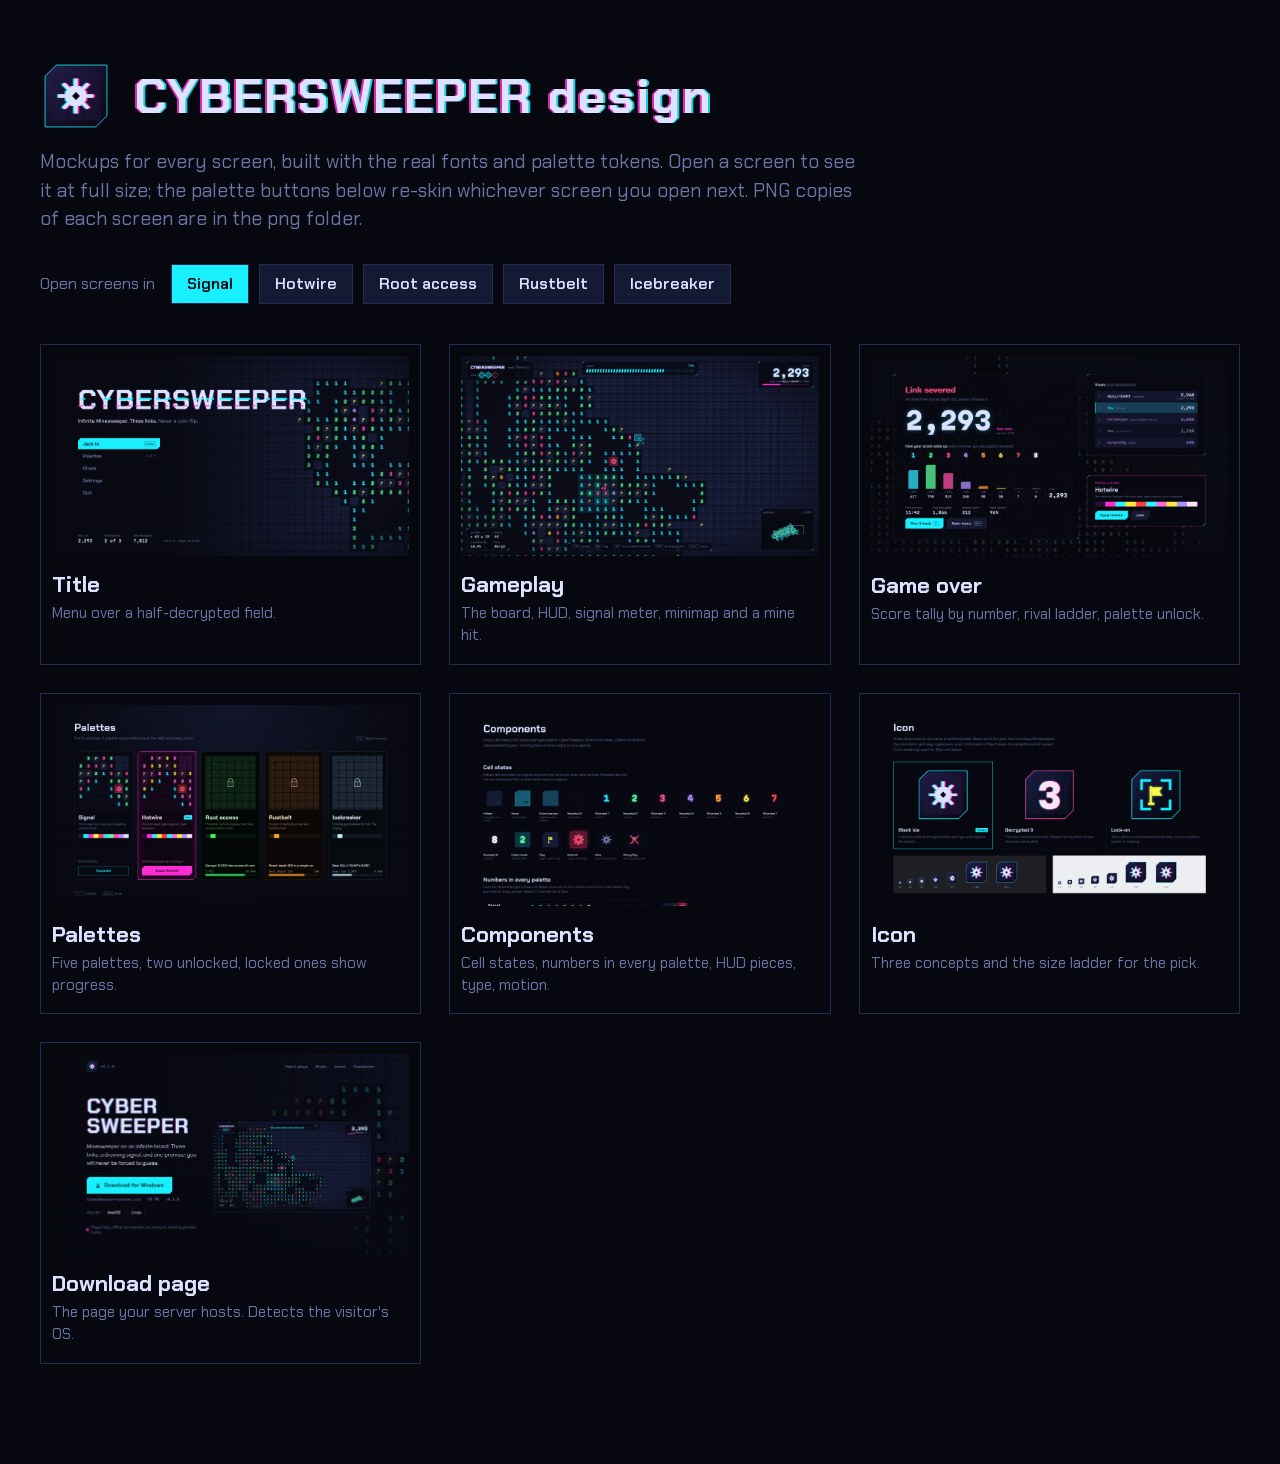
==== design/index.html @ 06414884 "Milestone 1: core logic, solver, no-50/50 generator, tests Headless game core for CyberSweeper in Go" ====
<!doctype html>
<html lang="en">
<head>
<meta charset="utf-8">
<meta name="viewport" content="width=device-width, initial-scale=1">
<title>CyberSweeper design</title>
<link rel="icon" href="icon/png/icon-32.png">
<link rel="stylesheet" href="shared/cs.css">
<style>
  .wrap { max-width: 1280px; margin: 0 auto; padding: 60px 40px 100px; }
  .head { display: flex; gap: 22px; align-items: center; }
  .head img { width: 72px; height: 72px; }
  h1 { font-size: 48px; }
  .intro { margin-top: 16px; font-size: 19px; line-height: 1.5; color: var(--ink-dim); max-width: 68ch; }
  .pal { margin-top: 30px; display: flex; flex-wrap: wrap; gap: 10px; align-items: center; }
  .pal span { font-size: 16px; color: var(--ink-dim); margin-right: 6px; }
  .pal button { font: 600 16px var(--f-ui); color: var(--ink); background: var(--tile); border: 0; height: 40px; padding: 0 16px; cursor: pointer; box-shadow: inset 0 0 0 1px var(--tile-edge); }
  .pal button[aria-pressed="true"] { color: var(--void); background: var(--accent); }
  .pal button:focus-visible { outline: 2px solid var(--ink); outline-offset: 3px; }
  .grid { margin-top: 40px; display: grid; grid-template-columns: repeat(auto-fill, minmax(360px, 1fr)); gap: 28px; }
  .card { display: block; text-decoration: none; color: var(--ink); box-shadow: inset 0 0 0 1px var(--tile-edge); padding: 12px 12px 18px; }
  .card:hover, .card:focus-visible { box-shadow: inset 0 0 0 2px var(--accent); outline: none; }
  .card img { display: block; width: 100%; aspect-ratio: 16 / 9; object-fit: cover; object-position: top; background: var(--void); }
  .card h2 { margin-top: 14px; font-size: 22px; }
  .card p { margin-top: 4px; font-size: 15px; color: var(--ink-dim); line-height: 1.45; }
  @media (max-width: 600px) { .wrap { padding: 32px 16px 60px; } h1 { font-size: 34px; } .grid { grid-template-columns: 1fr; } }
</style>
</head>
<body>
<div class="wrap">
  <div class="head"><img src="icon/icon.svg" alt=""><h1 class="wordmark">CYBERSWEEPER design</h1></div>
  <p class="intro">Mockups for every screen, built with the real fonts and palette tokens. Open a screen to see it at full size; the palette buttons below re-skin whichever screen you open next. PNG copies of each screen are in the png folder.</p>
  <div class="pal" id="pal"><span>Open screens in</span></div>
  <div class="grid" id="grid"></div>
</div>
<script>
  const screens = [
    ["title", "Title", "Menu over a half-decrypted field.", "title-signal.png"],
    ["gameplay", "Gameplay", "The board, HUD, signal meter, minimap and a mine hit.", "gameplay-signal.png"],
    ["game-over", "Game over", "Score tally by number, rival ladder, palette unlock.", "game-over-signal.png"],
    ["palettes", "Palettes", "Five palettes, two unlocked, locked ones show progress.", "palettes.png"],
    ["components", "Components", "Cell states, numbers in every palette, HUD pieces, type, motion.", "components.png"],
    ["icon", "Icon", "Three concepts and the size ladder for the pick.", "icon.png"],
    ["download-page", "Download page", "The page your server hosts. Detects the visitor's OS.", "download-page.png"],
  ];
  const pals = [["signal", "Signal"], ["hotwire", "Hotwire"], ["root-access", "Root access"], ["rustbelt", "Rustbelt"], ["icebreaker", "Icebreaker"]];
  let cur = "signal";
  try { cur = localStorage.getItem("cs-pal") || "signal"; } catch (e) {}
  const pal = document.getElementById("pal"), grid = document.getElementById("grid");
  function draw() {
    document.documentElement.setAttribute("data-palette", cur);
    pal.querySelectorAll("button").forEach((b) => b.setAttribute("aria-pressed", b.dataset.id === cur));
    grid.innerHTML = screens.map(([f, n, d, png]) => {
      const img = f === "gameplay" ? `gameplay-${cur}.png` : png;
      return `<a class="card" href="mockups/${f}.html?palette=${cur}"><img src="png/${img}" alt="${n} mockup"><h2>${n}</h2><p>${d}</p></a>`;
    }).join("");
  }
  pal.insertAdjacentHTML("beforeend", pals.map(([id, n]) => `<button data-id="${id}">${n}</button>`).join(""));
  pal.addEventListener("click", (e) => { const b = e.target.closest("button"); if (!b) return; cur = b.dataset.id; try { localStorage.setItem("cs-pal", cur); } catch (e) {} draw(); });
  draw();
</script>
</body>
</html>
---- design/shared/cs.css ----
/* CyberSweeper mockup styles. Palette colors come from ../tokens/palettes.css */
@import url("../tokens/palettes.css");

@font-face { font-family: "Chakra Petch"; font-weight: 400; src: url("../fonts/ChakraPetch-400.woff2") format("woff2"); }
@font-face { font-family: "Chakra Petch"; font-weight: 500; src: url("../fonts/ChakraPetch-500.woff2") format("woff2"); }
@font-face { font-family: "Chakra Petch"; font-weight: 600; src: url("../fonts/ChakraPetch-600.woff2") format("woff2"); }
@font-face { font-family: "Chakra Petch"; font-weight: 700; src: url("../fonts/ChakraPetch-700.woff2") format("woff2"); }
@font-face { font-family: "Martian Mono"; font-weight: 300; src: url("../fonts/MartianMono-300.woff2") format("woff2"); }
@font-face { font-family: "Martian Mono"; font-weight: 400; src: url("../fonts/MartianMono-400.woff2") format("woff2"); }
@font-face { font-family: "Martian Mono"; font-weight: 600; src: url("../fonts/MartianMono-600.woff2") format("woff2"); }
@font-face { font-family: "Martian Mono"; font-weight: 800; src: url("../fonts/MartianMono-800.woff2") format("woff2"); }

:root {
  --f-ui: "Chakra Petch", system-ui, sans-serif;
  --f-data: "Martian Mono", ui-monospace, monospace;
  --cell: 40px;
  --gap: 3px;
  --cut: 10px;
}

* { box-sizing: border-box; margin: 0; padding: 0; }
html, body { background: var(--void); color: var(--ink); font-family: var(--f-ui); }
body { -webkit-font-smoothing: antialiased; }

/* ---------- screen frame (fixed 1920x1080 artboard) ---------- */
.screen {
  position: relative; width: 1920px; height: 1080px; overflow: hidden;
  background: var(--void);
}
.fx-scanlines::after {
  content: ""; position: absolute; inset: 0; pointer-events: none; z-index: 50;
  background: repeating-linear-gradient(to bottom, color-mix(in srgb, var(--ink) 3.5%, transparent) 0 1px, transparent 1px 3px);
}
.fx-vignette::before {
  content: ""; position: absolute; inset: 0; pointer-events: none; z-index: 5;
  background: radial-gradient(ellipse 75% 75% at 50% 50%, transparent 55%, color-mix(in srgb, var(--void) 85%, transparent) 100%);
}

/* ---------- board ---------- */
.board-viewport { position: absolute; inset: 0; overflow: hidden; }
.board {
  position: absolute; display: grid; gap: var(--gap);
  grid-auto-rows: var(--cell); grid-auto-columns: var(--cell);
}
.c {
  position: relative; width: var(--cell); height: var(--cell);
  display: grid; place-items: center;
  font-family: var(--f-data); font-weight: 800; font-size: calc(var(--cell) * .52); line-height: 1;
}
/* hidden = encrypted chip */
.c.h {
  background: var(--tile);
  clip-path: polygon(16% 0, 100% 0, 100% 100%, 0 100%, 0 16%);
  box-shadow: inset 1px 1px 0 var(--tile-edge);
}
.c.h::before {
  content: attr(data-b); position: absolute; right: 12%; bottom: 10%;
  font-family: var(--f-data); font-weight: 400; font-size: calc(var(--cell) * .22); letter-spacing: .02em;
  color: var(--cipher); opacity: var(--co, 1);
}
.c.h.hover { background: color-mix(in srgb, var(--tile) 70%, var(--accent) 30%); box-shadow: inset 0 0 0 1px var(--accent); }
.c.h.hover::before { color: var(--void); }
.c.h.chord { background: color-mix(in srgb, var(--tile) 82%, var(--accent) 18%); }
/* revealed = decrypted floor */
.c.r { background: var(--floor); box-shadow: 0 0 0 2px var(--floor), inset 0 0 0 1px color-mix(in srgb, var(--grid) 70%, transparent); }
.c.r[data-n] { color: var(--nc); text-shadow: 0 0 6px color-mix(in srgb, var(--nc) 70%, transparent), 0 0 18px color-mix(in srgb, var(--nc) 35%, transparent); }
.c[data-n="1"] { --nc: var(--n1); } .c[data-n="2"] { --nc: var(--n2); }
.c[data-n="3"] { --nc: var(--n3); } .c[data-n="4"] { --nc: var(--n4); }
.c[data-n="5"] { --nc: var(--n5); } .c[data-n="6"] { --nc: var(--n6); }
.c[data-n="7"] { --nc: var(--n7); } .c[data-n="8"] { --nc: var(--n8); }
.c.r.fresh { background: color-mix(in srgb, var(--floor) 80%, var(--accent) 20%); }
.c.r.fresh2 { background: color-mix(in srgb, var(--floor) 90%, var(--accent) 10%); }
/* flag = marker */
.c.f svg { width: 50%; height: 50%; color: color-mix(in srgb, var(--warn) 82%, var(--tile)); }
.c.f::before { display: none; }
/* mine states */
.c.m svg { width: 70%; height: 70%; }
.c.m.hit {
  background: color-mix(in srgb, var(--danger) 30%, var(--floor)); box-shadow: 0 0 0 1px var(--danger), 0 0 22px color-mix(in srgb, var(--danger) 60%, transparent);
  color: var(--danger);
}
.c.m.hit svg { filter: drop-shadow(-2px 0 0 var(--accent2)) drop-shadow(2px 0 0 var(--accent)) drop-shadow(0 0 6px var(--danger)); }
.c.m.shown { background: var(--floor); color: var(--ink-dim); box-shadow: 0 0 0 2px var(--floor), inset 0 0 0 1px var(--grid); }
.c.f.wrong { background: var(--floor); clip-path: none; box-shadow: 0 0 0 2px var(--floor), inset 0 0 0 1px var(--grid); }
.c.f.wrong svg { color: var(--ink-dim); filter: none; }
.c.f.wrong::after { content: ""; position: absolute; inset: 22%; background: linear-gradient(45deg, transparent 46%, var(--danger) 46% 54%, transparent 54%), linear-gradient(-45deg, transparent 46%, var(--danger) 46% 54%, transparent 54%); }
.c.safe-forced { box-shadow: inset 0 0 0 1px var(--accent2); }

/* score popup */
.pop {
  position: absolute; z-index: 8; font-family: var(--f-data); font-weight: 800; font-size: 20px;
  color: var(--pc); text-shadow: 0 0 10px color-mix(in srgb, var(--pc) 70%, transparent);
  pointer-events: none; padding: 2px 7px 3px;
  background: color-mix(in srgb, var(--void) 88%, transparent); box-shadow: inset 0 0 0 1px color-mix(in srgb, var(--pc) 60%, transparent);
  clip-path: polygon(6px 0, 100% 0, 100% 100%, 0 100%, 0 6px);
}

/* ---------- HUD ---------- */
.panel {
  position: absolute; z-index: 20;
  background: color-mix(in srgb, var(--void) 78%, transparent);
  backdrop-filter: blur(6px);
  border: 1px solid color-mix(in srgb, var(--tile-edge) 100%, transparent);
  clip-path: polygon(var(--cut) 0, 100% 0, 100% calc(100% - var(--cut)), calc(100% - var(--cut)) 100%, 0 100%, 0 var(--cut));
}
/* chamfered border trick: corner ticks in accent */
.panel::before, .panel::after {
  content: ""; position: absolute; width: var(--cut); height: var(--cut);
  background: linear-gradient(to bottom right, transparent calc(50% - 1px), var(--accent) calc(50% - 1px) calc(50% + 1px), transparent calc(50% + 1px));
}
.panel::before { top: 0; left: 0; }
.panel::after { right: 0; bottom: 0; }

.lbl { font-family: var(--f-ui); font-weight: 500; font-size: 14px; color: var(--ink-dim); letter-spacing: .02em; }
.num { font-family: var(--f-data); font-variant-numeric: tabular-nums; }

.wordmark {
  font-family: var(--f-ui); font-weight: 700; letter-spacing: .04em; color: var(--ink);
  text-shadow: -2px 0 0 color-mix(in srgb, var(--accent2) 85%, transparent), 2px 0 0 color-mix(in srgb, var(--accent) 85%, transparent);
}

/* links (lives) */
.links { display: flex; gap: 10px; align-items: center; }
.link { width: 26px; height: 26px; transform: rotate(45deg); border: 2px solid var(--accent); background: color-mix(in srgb, var(--accent) 35%, transparent); box-shadow: 0 0 10px color-mix(in srgb, var(--accent) 60%, transparent); }
.link.lost { border-color: var(--danger); background: none; box-shadow: none; opacity: .8; position: relative; }
.link.lost::after { content: ""; position: absolute; left: 50%; top: -6px; bottom: -6px; width: 2px; background: var(--danger); transform: rotate(-45deg) translateX(-50%); }

/* signal meter */
.meter { display: flex; gap: 3px; height: 18px; }
.meter i { flex: 1; background: color-mix(in srgb, var(--accent) 14%, transparent); clip-path: polygon(30% 0, 100% 0, 70% 100%, 0 100%); }
.meter i.on { background: var(--mc, var(--accent)); box-shadow: 0 0 8px var(--mc, var(--accent)); }
.meter.low { --mc: var(--warn); } .meter.crit { --mc: var(--danger); }

/* buttons */
.btn {
  display: inline-flex; align-items: center; gap: 14px; height: 56px; padding: 0 28px;
  font-family: var(--f-ui); font-weight: 600; font-size: 20px; letter-spacing: .02em; text-decoration: none;
  color: var(--void); background: var(--accent);
  clip-path: polygon(var(--cut) 0, 100% 0, 100% calc(100% - var(--cut)), calc(100% - var(--cut)) 100%, 0 100%, 0 var(--cut));
  box-shadow: 0 0 24px color-mix(in srgb, var(--accent) 45%, transparent);
}
.btn.ghost { color: var(--ink); background: color-mix(in srgb, var(--tile) 90%, transparent); box-shadow: inset 0 0 0 1px var(--tile-edge); }
.kbd { font-family: var(--f-data); font-weight: 600; font-size: 12px; padding: 3px 7px; border: 1px solid currentColor; border-radius: 3px; opacity: .75; }

/* minimap */
.minimap canvas { display: block; }

/* glyph sprite holder */
.sprite { position: absolute; width: 0; height: 0; overflow: hidden; }
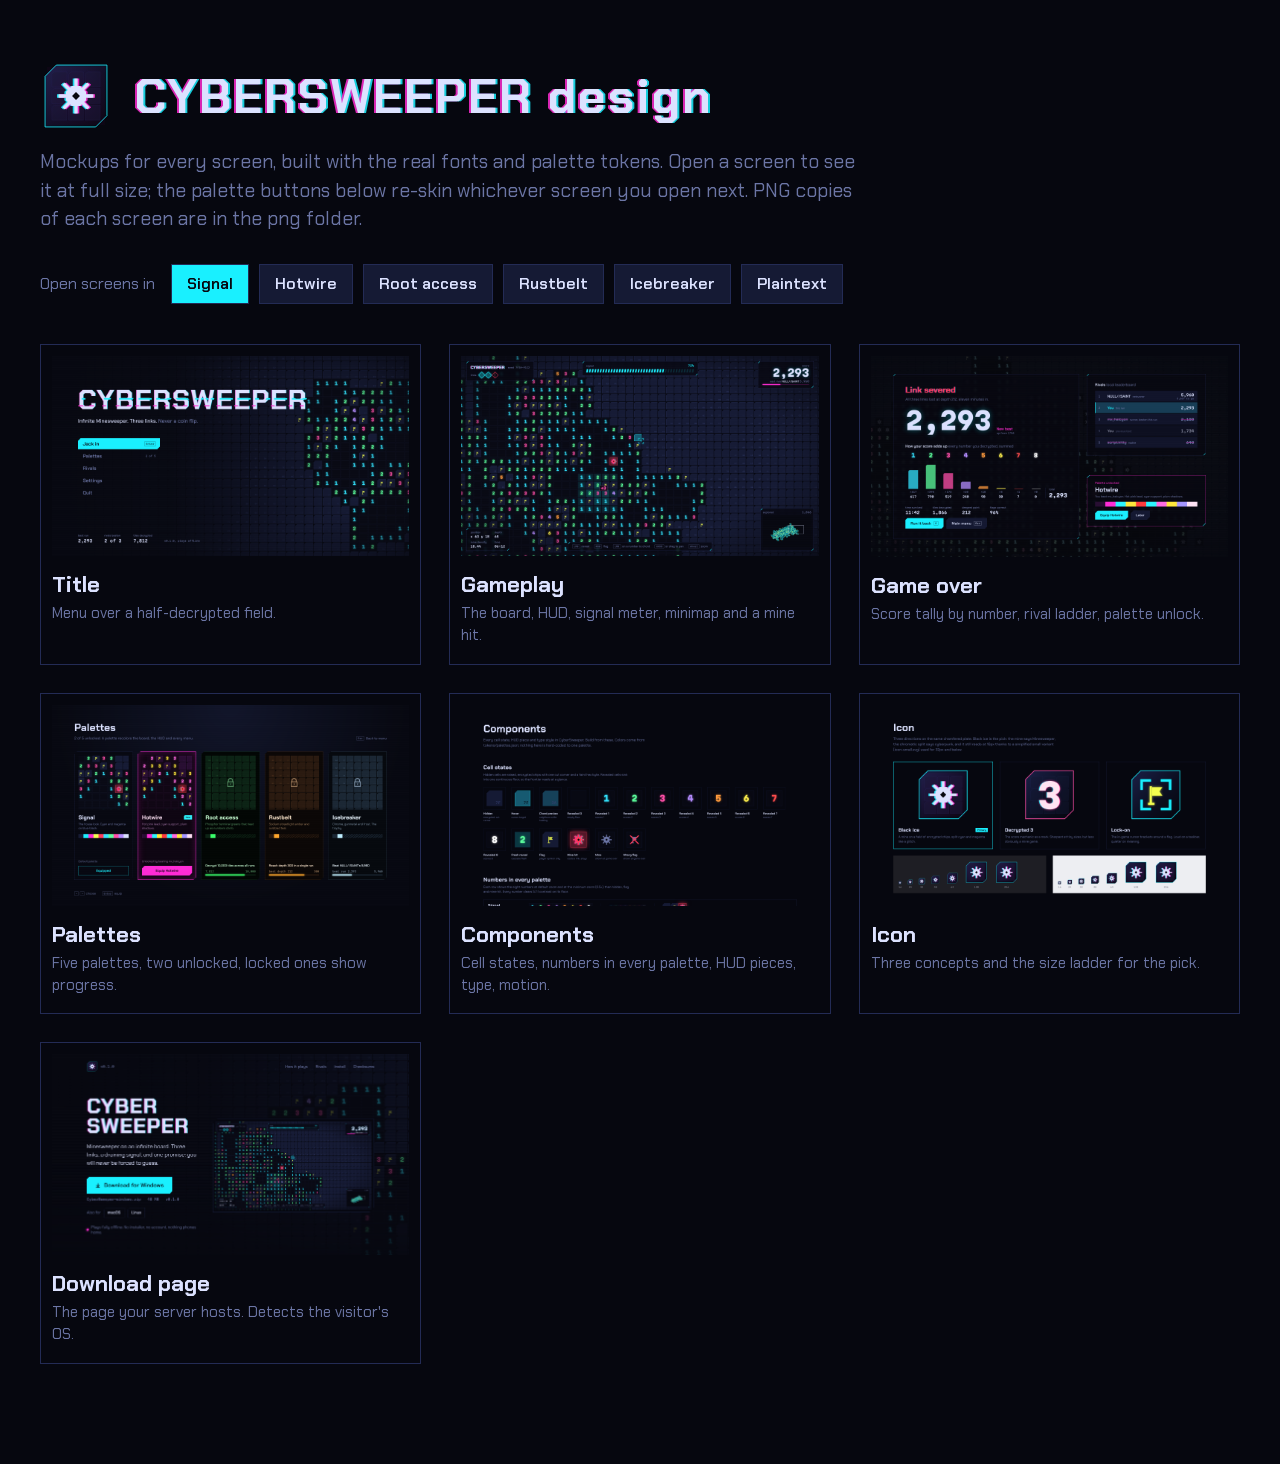
==== commit 237c2d54: "Plaintext palette, false-scale signal bar, replay-ready move logs - design/: the updated design file" ====
--- a/design/index.html
+++ b/design/index.html
@@ -43,7 +43,7 @@
     ["icon", "Icon", "Three concepts and the size ladder for the pick.", "icon.png"],
     ["download-page", "Download page", "The page your server hosts. Detects the visitor's OS.", "download-page.png"],
   ];
-  const pals = [["signal", "Signal"], ["hotwire", "Hotwire"], ["root-access", "Root access"], ["rustbelt", "Rustbelt"], ["icebreaker", "Icebreaker"]];
+  const pals = [["signal", "Signal"], ["hotwire", "Hotwire"], ["root-access", "Root access"], ["rustbelt", "Rustbelt"], ["icebreaker", "Icebreaker"], ["plaintext", "Plaintext"]];
   let cur = "signal";
   try { cur = localStorage.getItem("cs-pal") || "signal"; } catch (e) {}
   const pal = document.getElementById("pal"), grid = document.getElementById("grid");
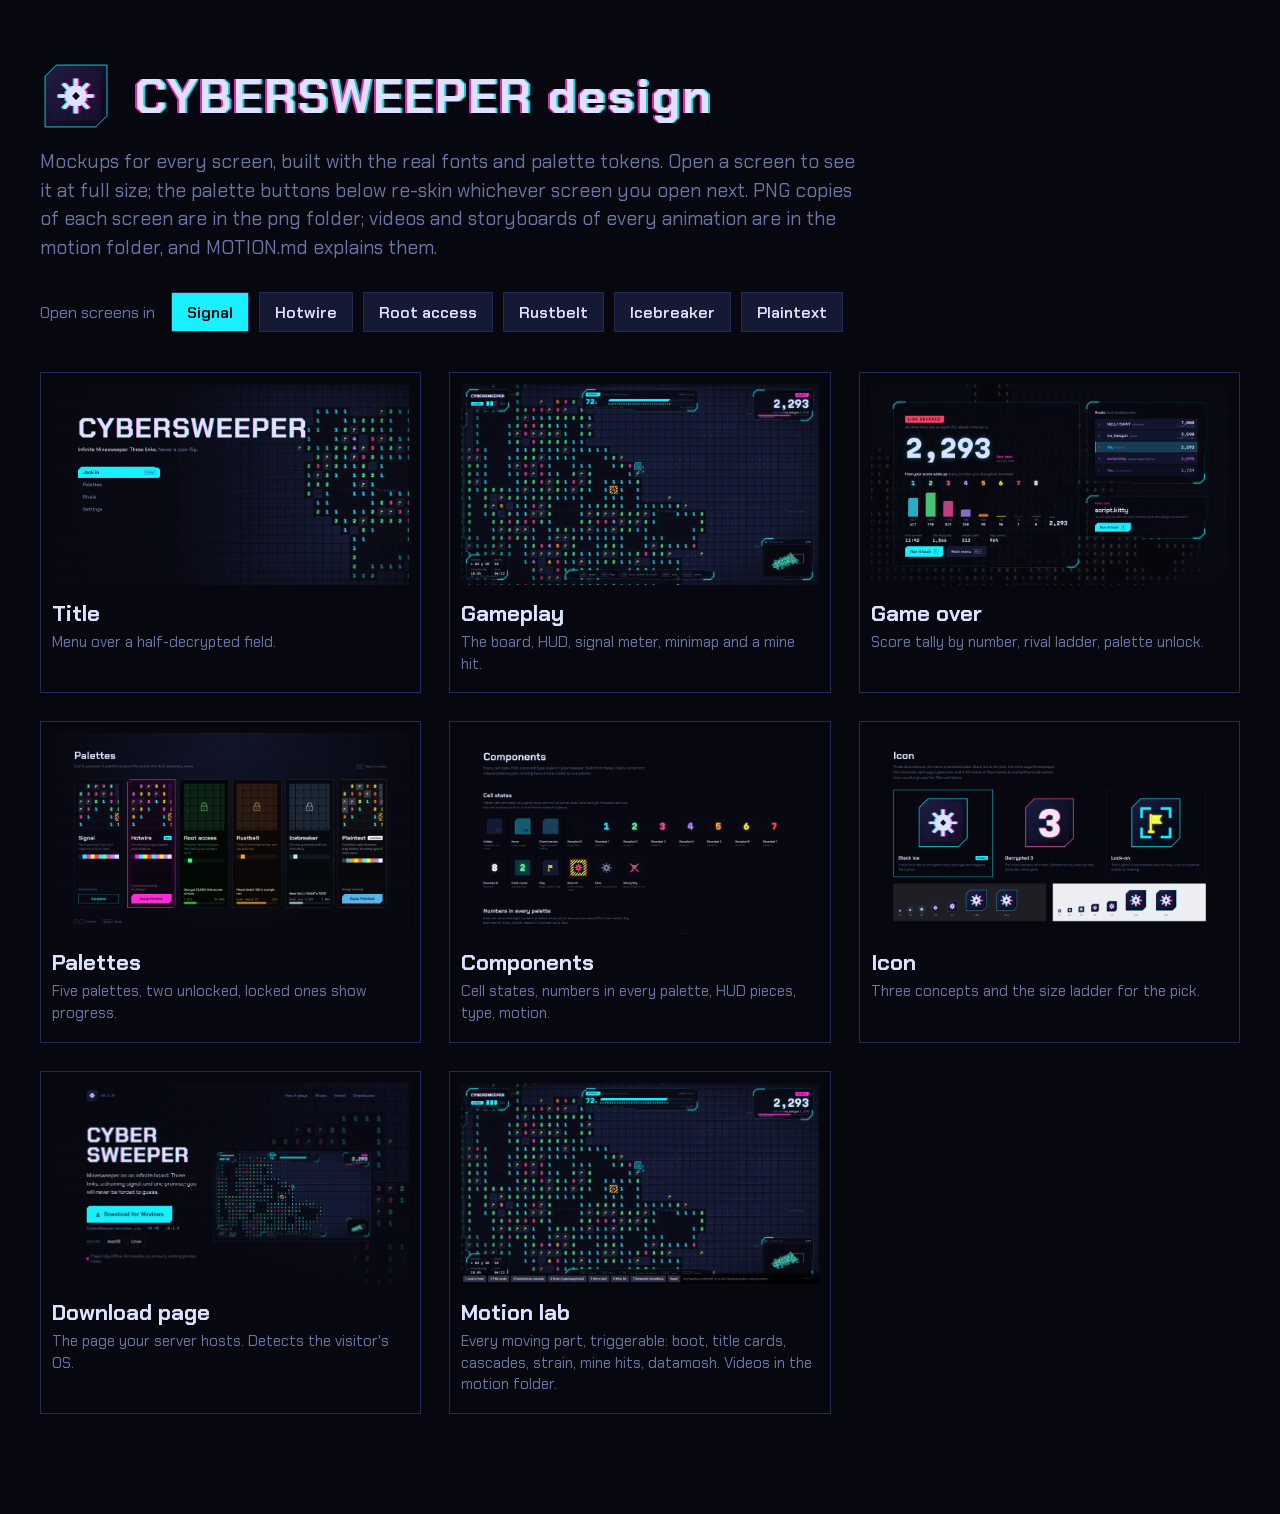
==== commit 13dd2552: "Art direction v2 and the full motion pass (0.4.0) - design/: v2 art direction and MOTION.md (replace" ====
--- a/design/index.html
+++ b/design/index.html
@@ -29,7 +29,7 @@
 <body>
 <div class="wrap">
   <div class="head"><img src="icon/icon.svg" alt=""><h1 class="wordmark">CYBERSWEEPER design</h1></div>
-  <p class="intro">Mockups for every screen, built with the real fonts and palette tokens. Open a screen to see it at full size; the palette buttons below re-skin whichever screen you open next. PNG copies of each screen are in the png folder.</p>
+  <p class="intro">Mockups for every screen, built with the real fonts and palette tokens. Open a screen to see it at full size; the palette buttons below re-skin whichever screen you open next. PNG copies of each screen are in the png folder; videos and storyboards of every animation are in the motion folder, and MOTION.md explains them.</p>
   <div class="pal" id="pal"><span>Open screens in</span></div>
   <div class="grid" id="grid"></div>
 </div>
@@ -42,6 +42,7 @@
     ["components", "Components", "Cell states, numbers in every palette, HUD pieces, type, motion.", "components.png"],
     ["icon", "Icon", "Three concepts and the size ladder for the pick.", "icon.png"],
     ["download-page", "Download page", "The page your server hosts. Detects the visitor's OS.", "download-page.png"],
+    ["motion", "Motion lab", "Every moving part, triggerable: boot, title cards, cascades, strain, mine hits, datamosh. Videos in the motion folder.", "motion-lab.png"],
   ];
   const pals = [["signal", "Signal"], ["hotwire", "Hotwire"], ["root-access", "Root access"], ["rustbelt", "Rustbelt"], ["icebreaker", "Icebreaker"], ["plaintext", "Plaintext"]];
   let cur = "signal";
--- a/design/shared/cs.css
+++ b/design/shared/cs.css
@@ -147,3 +147,158 @@
 
 /* glyph sprite holder */
 .sprite { position: absolute; width: 0; height: 0; overflow: hidden; }
+
+/* =====================================================================
+   ART DIRECTION v2: "their software is perfect, yours is falling apart"
+   Board  = TETSUKAGE DATAWORKS secure lattice. Corporate, exact, sterile.
+   HUD    = the player's street cyberdeck. Jagged, asymmetric, misregistered,
+            covered in micro-text. Readable, but nothing about it is tidy.
+   ===================================================================== */
+@font-face { font-family: "CS JP"; font-weight: 700; src: url("../fonts/NotoSansJP-Bold-subset.woff2") format("woff2"); }
+:root { --f-jp: "CS JP", "Noto Sans CJK JP", sans-serif; }
+.jp { font-family: var(--f-jp); font-weight: 700; }
+
+/* ---------- corporate board layer ---------- */
+.lattice { position: absolute; inset: 0; pointer-events: none; z-index: 2; }
+.lattice .reg { position: absolute; width: 13px; height: 13px; margin: -7px 0 0 -7px; }
+.lattice .reg::before, .lattice .reg::after { content: ""; position: absolute; background: color-mix(in srgb, var(--tile-edge) 70%, var(--ink) 30%); }
+.lattice .reg::before { left: 6px; top: 0; width: 1px; height: 13px; }
+.lattice .reg::after { top: 6px; left: 0; height: 1px; width: 13px; }
+.lattice .cid { position: absolute; font-family: var(--f-data); font-weight: 300; font-size: 9px; letter-spacing: .08em; color: color-mix(in srgb, var(--cipher) 80%, var(--ink) 20%); white-space: nowrap; }
+.lattice .ruler { position: absolute; z-index: 3; }
+.lattice .ruler.top { left: 0; right: 0; top: 0; height: 22px; background: linear-gradient(180deg, color-mix(in srgb, var(--void) 85%, transparent), transparent); }
+.lattice .ruler.left { top: 0; bottom: 0; left: 0; width: 26px; background: linear-gradient(90deg, color-mix(in srgb, var(--void) 85%, transparent), transparent); }
+.lattice .ruler i { position: absolute; background: color-mix(in srgb, var(--tile-edge) 60%, var(--ink) 40%); }
+.lattice .ruler.top i { top: 0; width: 1px; } .lattice .ruler.left i { left: 0; height: 1px; }
+.lattice .ruler b { position: absolute; font-family: var(--f-data); font-weight: 300; font-size: 8px; letter-spacing: .06em; color: color-mix(in srgb, var(--ink-dim) 85%, transparent); }
+.lattice .ruler.top b { top: 2px; } .lattice .ruler.left b { left: 3px; }
+.lattice .seam { position: absolute; background: color-mix(in srgb, var(--tile-edge) 45%, transparent); }
+
+/* mine hit = hazard tile (the corp's ICE, flagged by the corp's own UI) */
+.c.m.hit {
+  background: repeating-linear-gradient(-45deg, var(--warn) 0 5px, color-mix(in srgb, var(--void) 92%, var(--warn)) 5px 10px);
+  box-shadow: 0 0 0 1px var(--danger), 0 0 18px color-mix(in srgb, var(--danger) 55%, transparent);
+  color: var(--danger); clip-path: none;
+}
+.c.m.hit::after { content: ""; position: absolute; inset: 18%; background: var(--void); clip-path: polygon(22% 0, 78% 0, 100% 22%, 100% 78%, 78% 100%, 22% 100%, 0 78%, 0 22%); }
+.c.m.hit svg { position: relative; z-index: 1; width: 52%; height: 52%; filter: drop-shadow(-1px 0 0 var(--accent2)) drop-shadow(1px 0 0 var(--accent)); }
+.c.m.hit.march { animation: march .6s linear 2; background-size: 14.14px 14.14px; }
+@keyframes march { to { background-position: 14.14px 0; } }
+/* ---------- street deck HUD: jagged ---------- */
+/* Panels get irregular, asymmetric silhouettes (see CS.jag in screens.js): uneven cut corners,
+   bitten notches, sawtooth teeth, a 45-degree jog in one edge. Outline is drawn as SVG on top:
+   hairline everywhere, thick "hot" accent strokes on a couple of segments, plus a misregistered
+   ghost outline offset 4px in accent2. Nothing rotates; the mess is in the geometry. */
+.deck { transform: none; }
+.jag { position: absolute; left: 0; top: 0; overflow: visible; pointer-events: none; z-index: 2; }
+.jag .hair { fill: none; stroke: color-mix(in srgb, var(--accent) 40%, transparent); stroke-width: 1; }
+.jag .term { fill: var(--accent); }
+.jag .tick { stroke: color-mix(in srgb, var(--accent) 70%, transparent); stroke-width: 1; }
+.jag .hot { fill: none; stroke: var(--accent); stroke-width: 3; stroke-linecap: square; filter: drop-shadow(0 0 4px color-mix(in srgb, var(--accent) 70%, transparent)); }
+.jag .ghost { fill: none; stroke: color-mix(in srgb, var(--accent2) 55%, transparent); stroke-width: 1; stroke-dasharray: 64 10 6 10; opacity: 0; }
+.screen.strain-1 .jag .ghost { opacity: .6; } .screen.strain-2 .jag .ghost { opacity: 1; }
+.grp.jagged > .panel::before, .grp.jagged > .panel::after { display: none; }
+.grp.jagged > .panel { border: 0; background: linear-gradient(180deg, color-mix(in srgb, var(--void) 82%, transparent), color-mix(in srgb, var(--void) 66%, transparent)); }
+.tagl { display: inline-block; padding: 3px 14px 3px 11px; background: var(--tc, var(--accent)); color: var(--void);
+  font-family: var(--f-ui); font-weight: 700; font-size: 12px; letter-spacing: .16em; text-transform: uppercase; line-height: 1.25;
+  clip-path: polygon(0 0, 100% 0, 100% calc(100% - 7px), calc(100% - 7px) 100%, 0 100%); }
+.tagl.out { background: none; color: var(--tc, var(--accent)); box-shadow: inset 0 0 0 1px var(--tc, var(--accent)); clip-path: none; }
+.slashes { position: absolute; width: var(--sw, 34px); height: 8px; pointer-events: none;
+  background: repeating-linear-gradient(-60deg, var(--sc, var(--accent)) 0 1.5px, transparent 1.5px 6px); opacity: .55; }
+/* links = memory-block cells (chunky, cut lower-right), not diamonds */
+.links { gap: 5px; }
+.link { width: 16px; height: 26px; transform: none; border: 0; background: var(--accent); box-shadow: 0 0 10px color-mix(in srgb, var(--accent) 55%, transparent);
+  clip-path: polygon(0 0, 100% 0, 100% calc(100% - 6px), calc(100% - 6px) 100%, 0 100%); }
+.link.lost { background: repeating-linear-gradient(-45deg, color-mix(in srgb, var(--danger) 70%, transparent) 0 2px, transparent 2px 5px); box-shadow: inset 0 0 0 1px var(--danger); opacity: .9; }
+.link.lost::after { display: none; }
+/* signal = health-bar treatment: big readout, slanted bar, hatched empty part, fine ticks below */
+.sig { display: grid; grid-template-columns: 104px 1fr; gap: 6px 16px; align-items: center; }
+.sig .read { grid-row: span 2; font-family: var(--f-data); font-weight: 800; font-size: 34px; line-height: 1; color: var(--mc, var(--accent)); text-shadow: 0 0 12px color-mix(in srgb, var(--mc, var(--accent)) 50%, transparent); }
+.sig .read small { font-size: 15px; font-weight: 600; margin-left: 2px; }
+.sigbar { position: relative; height: 14px; clip-path: polygon(9px 0, 100% 0, calc(100% - 9px) 100%, 0 100%);
+  background: repeating-linear-gradient(-55deg, color-mix(in srgb, var(--mc, var(--accent)) 30%, transparent) 0 1.5px, transparent 1.5px 6px); }
+.sigbar i { position: absolute; left: 0; top: 0; bottom: 0; width: var(--p, 72%); background: var(--mc, var(--accent)); box-shadow: 0 0 10px var(--mc, var(--accent)); clip-path: polygon(0 0, 100% 0, calc(100% - 9px) 100%, 0 100%); }
+.sig .meter { height: 5px; gap: 2px; }
+/* ribbon cable: decorative 3-line connector with 45-degree jogs and square terminals */
+.cable { position: absolute; z-index: 19; pointer-events: none; overflow: visible; }
+.cable path { fill: none; stroke: color-mix(in srgb, var(--accent) 35%, transparent); stroke-width: 1.2; }
+.cable rect { fill: color-mix(in srgb, var(--accent) 80%, transparent); }
+/* visor curvature: HUD clusters sit on a slight perspective, like it is projected in your optics */
+.g-tl, .g-bl { transform: perspective(1400px) rotateY(6deg); transform-origin: 0 50%; }
+.g-score, .g-mm { transform: perspective(1400px) rotateY(-6deg); transform-origin: 100% 50%; }
+.g-sig { transform: perspective(1400px) rotateX(8deg); transform-origin: 50% 0; }
+.g-hints { transform: perspective(1400px) rotateX(-8deg); transform-origin: 50% 100%; }
+.micro { position: absolute; font-family: var(--f-data); font-weight: 300; font-size: 9px; letter-spacing: .08em; color: color-mix(in srgb, var(--ink-dim) 75%, transparent); white-space: nowrap; pointer-events: none; }
+.barcode { position: absolute; height: 14px; pointer-events: none; opacity: .55; }
+.barcode i { display: inline-block; height: 100%; background: var(--ink-dim); margin-right: 1px; vertical-align: top; }
+
+/* ---------- strain (cyberpsychosis): HUD and screen edges only, never the board ---------- */
+.strainfx { position: absolute; inset: 0; pointer-events: none; z-index: 45; opacity: 0; }
+.strainfx::before { content: ""; position: absolute; inset: 0; background: radial-gradient(ellipse 72% 68% at 50% 50%, transparent 60%, color-mix(in srgb, var(--danger) 42%, transparent) 100%); }
+.screen.strain-1 .strainfx { opacity: 1; animation: beat 1s ease-out infinite; }
+.screen.strain-2 .strainfx { opacity: 1; animation: beat .5s ease-out infinite; }
+.screen.strain-2 .strainfx::before { background: radial-gradient(ellipse 70% 64% at 50% 50%, transparent 54%, color-mix(in srgb, var(--danger) 50%, transparent) 100%); }
+@keyframes beat { 0% { opacity: 1; } 16% { opacity: .55; } 28% { opacity: .9; } 100% { opacity: .5; } }
+.screen.strain-2 .deck { animation: jitter .083s steps(1) infinite; }
+.screen.strain-2 .deck .num, .screen.strain-2 .deck .lbl, .screen.strain-2 .deck .wordmark { text-shadow: -2px 0 0 color-mix(in srgb, var(--danger) 80%, transparent), 2px 0 0 color-mix(in srgb, var(--accent) 60%, transparent); }
+.screen.strain-2.fx-scanlines::after { background: repeating-linear-gradient(to bottom, color-mix(in srgb, var(--ink) 7%, transparent) 0 1px, transparent 1px 3px); }
+@keyframes jitter { 0% { translate: 0 0; } 25% { translate: 1px -1px; } 50% { translate: -1px 1px; } 75% { translate: 2px 0; } }
+.corrupt { color: var(--danger) !important; }
+.tear { position: absolute; left: 0; right: 0; z-index: 46; pointer-events: none; backdrop-filter: hue-rotate(160deg) saturate(2); }
+
+/* ---------- smash-cut title card ---------- */
+.smash { position: absolute; inset: 0; z-index: 97; pointer-events: none; overflow: hidden; }
+.smash .flash { position: absolute; inset: 0; background: var(--cc, var(--accent)); opacity: .5; }
+.smash .band { position: absolute; left: -10%; right: -10%; top: 50%; height: 40%; transform: translateY(-50%) rotate(-6deg); background: var(--cc, var(--accent)); overflow: hidden; }
+.smash .band::before { content: ""; position: absolute; inset: 0; background: repeating-linear-gradient(0deg, transparent 0 9px, color-mix(in srgb, var(--void) 22%, transparent) 9px 10px); }
+.smash .speed { position: absolute; height: 2px; background: color-mix(in srgb, var(--void) 70%, transparent); }
+.smash .txt { position: absolute; left: 50%; top: 50%; transform: translate(-50%, -54%) skewX(-10deg); white-space: nowrap; text-align: center;
+  font-family: var(--f-ui); font-weight: 700; font-size: 210px; line-height: .9; letter-spacing: -.01em; color: var(--void); }
+.smash .txt.ghost { color: transparent; -webkit-text-stroke: 3px var(--cd, var(--ink)); transform: translate(calc(-50% + 14px), calc(-54% + 8px)) skewX(-10deg); opacity: .85; }
+.smash .sub { position: absolute; left: 50%; top: 50%; transform: translate(-50%, 118px) rotate(-6deg); display: flex; gap: 18px; align-items: center;
+  font-family: var(--f-data); font-weight: 600; font-size: 22px; letter-spacing: .14em; color: var(--void); white-space: nowrap; }
+.smash .sub .jp { font-size: 26px; letter-spacing: 0; }
+.smash.slice .band, .smash.slice .txt, .smash.slice .sub { clip-path: polygon(0 0, 100% 0, 100% 30%, 0 30%, 0 34%, 100% 34%, 100% 66%, 0 66%, 0 72%, 100% 72%, 100% 100%, 0 100%); }
+
+/* ---------- boot log ---------- */
+.boot { position: absolute; inset: 0; z-index: 90; background: #020203; padding: 80px 110px; font-family: var(--f-data); font-size: 17px; line-height: 1.75; color: var(--ink-dim); overflow: hidden; }
+.boot .ln { white-space: pre; }
+.boot .ln .ts { color: color-mix(in srgb, var(--ink-dim) 60%, transparent); margin-right: 18px; }
+.boot .ln .ok { color: var(--accent); }
+.boot .ln .hi { color: var(--ink); }
+.boot .ln .warn { color: var(--warn); }
+.boot .cur { display: inline-block; width: 10px; height: 18px; background: var(--accent); vertical-align: -3px; margin-left: 4px; }
+.boot .bar { position: absolute; left: 110px; right: 110px; bottom: 80px; height: 6px; background: color-mix(in srgb, var(--accent) 15%, transparent); }
+.boot .bar i { display: block; height: 100%; width: 0; background: var(--accent); box-shadow: 0 0 12px var(--accent); }
+.boot .skip { position: absolute; right: 110px; bottom: 100px; font-size: 13px; color: color-mix(in srgb, var(--ink-dim) 70%, transparent); }
+
+/* ---------- afterimages (sandevistan cascade) ---------- */
+.ghostcell { position: absolute; z-index: 7; pointer-events: none; box-shadow: inset 0 0 0 2px var(--gc), 0 0 12px color-mix(in srgb, var(--gc) 55%, transparent); background: color-mix(in srgb, var(--gc) 8%, transparent); mix-blend-mode: screen; }
+
+@media (prefers-reduced-motion: reduce) {
+  .screen.strain-1 .strainfx, .screen.strain-2 .strainfx { animation: none; }
+  .screen.strain-2 .deck { animation: none; }
+}
+
+/* ---------- boot loader: a tiny board that solves itself ---------- */
+.bootload { position: absolute; left: 50%; top: 50%; transform: translate(-50%, -50%) scale(1.35); display: grid; justify-items: center; gap: 16px; z-index: 2; }
+.bootload .hdr { color: var(--accent); }
+.bootload .hdr .jp { font-size: 14px; }
+.bootload .key { display: flex; gap: 2px; font-family: var(--f-data); font-weight: 600; font-size: 22px; letter-spacing: .04em; color: color-mix(in srgb, var(--ink-dim) 70%, transparent); }
+.bootload .key b { font-weight: inherit; width: 1ch; text-align: center; }
+.bootload .key b.ok { color: var(--accent); text-shadow: 0 0 8px color-mix(in srgb, var(--accent) 60%, transparent); }
+.bootload .key b.dash { color: var(--ink-dim); }
+.bootload .denied { position: absolute; left: 50%; top: 38%; translate: -50% -50%; visibility: hidden; padding: 10px 26px; background: var(--danger); color: var(--void);
+  font-family: var(--f-ui); font-weight: 700; font-size: 40px; letter-spacing: .12em; white-space: nowrap; clip-path: polygon(0 0, 100% 0, 100% calc(100% - 12px), calc(100% - 12px) 100%, 0 100%); }
+.dumpwin { position: absolute; z-index: 1; width: 230px; padding: 8px 10px 10px; background: color-mix(in srgb, var(--void) 70%, transparent); box-shadow: inset 0 0 0 1px color-mix(in srgb, var(--accent) 40%, transparent);
+  clip-path: polygon(10px 0, 100% 0, 100% calc(100% - 10px), calc(100% - 10px) 100%, 0 100%, 0 10px); font-family: var(--f-data); font-size: 10px; line-height: 1.55; color: color-mix(in srgb, var(--accent) 65%, transparent); }
+.dumpwin .tt { color: var(--void); background: color-mix(in srgb, var(--accent) 80%, transparent); padding: 1px 6px; margin: -8px -10px 6px; font-weight: 600; letter-spacing: .08em; }
+.dumpwin .dump { height: 108px; overflow: hidden; white-space: pre; }
+.bootload .lg { display: grid; grid-template-columns: repeat(9, 30px); grid-auto-rows: 30px; gap: 3px; }
+.bootload .lt { display: grid; place-items: center; background: var(--tile); box-shadow: inset 1px 1px 0 var(--tile-edge);
+  clip-path: polygon(16% 0, 100% 0, 100% 100%, 0 100%, 0 16%); font-family: var(--f-data); font-size: 9px; color: var(--cipher); }
+.bootload .lt.on { background: var(--floor); clip-path: none; box-shadow: inset 0 0 0 1px var(--grid); font-weight: 800; font-size: 16px; color: var(--nc, transparent); text-shadow: 0 0 8px color-mix(in srgb, var(--nc, transparent) 60%, transparent); }
+.bootload .lt.fl svg { width: 55%; height: 55%; color: var(--warn); }
+.bootload .row { display: flex; gap: 18px; align-items: baseline; }
+.bootload .cap { font-family: var(--f-data); font-size: 13px; letter-spacing: .14em; color: var(--ink-dim); }
+.bootload .pc { font-family: var(--f-data); font-weight: 800; font-size: 26px; color: var(--accent); min-width: 4ch; text-align: right; }
